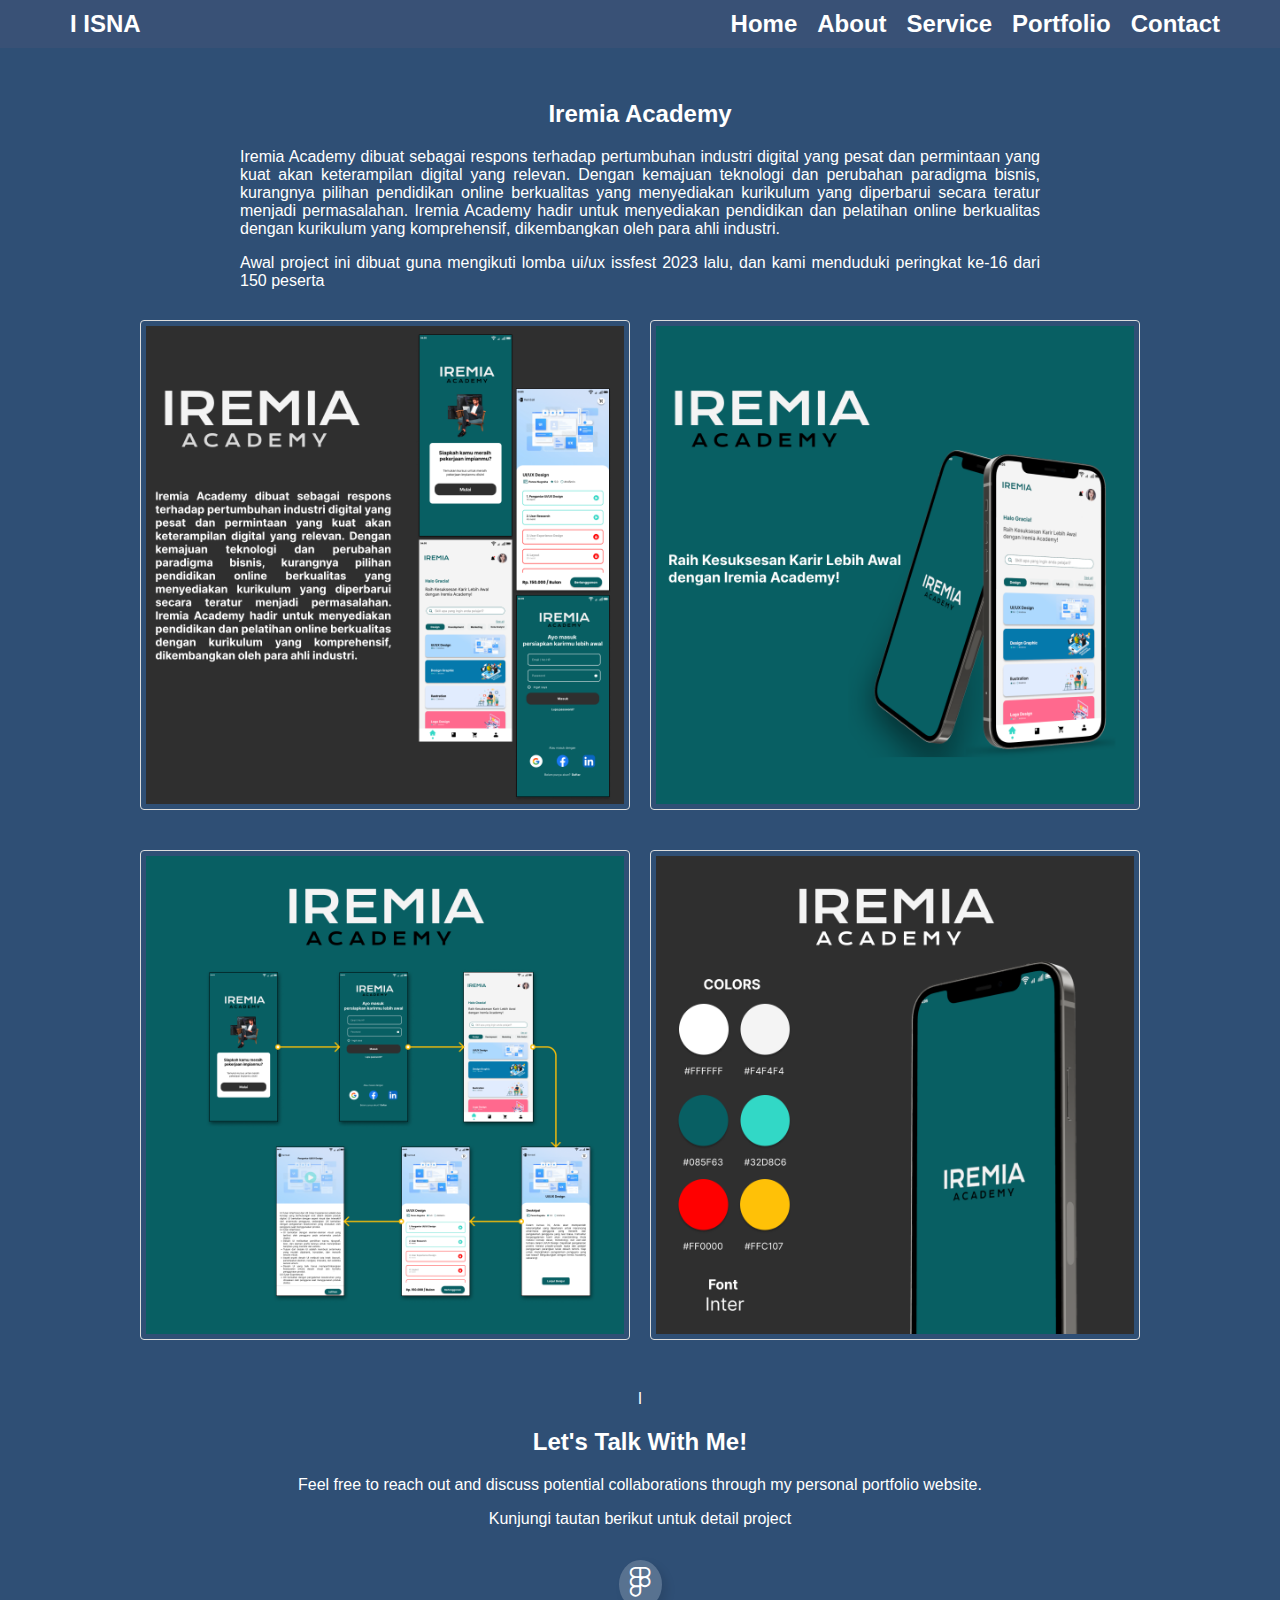
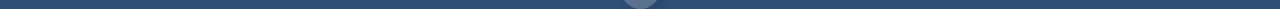
==== detail_proyek_1.html @ ff191fa1 "Add files via upload" ====
<!DOCTYPE html>
<html lang="en">

<head>
    <meta charset="UTF-8">
    <meta name="viewport" content="width=device-width, initial-scale=1.0">
    <title>Detail Proyek 1</title>
    <link rel="stylesheet" href="style.css"> <!-- Menyambungkan file CSS -->
    <link rel="stylesheet" href="https://cdnjs.cloudflare.com/ajax/libs/font-awesome/5.15.4/css/all.min.css">
    <!-- Menyambungkan Font Awesome -->


</head>

<body>
<nav>
    <div class="nav__bar">
        <a href="#"><span class="logo nav__logo">I</span> ISNA</a>
        <div class="nav__menu__btn" id="menu-btn">
            <i class="ri-menu-3-line"></i>
        </div>
        <ul class="nav__links" id="nav-links">
            <li><a href="index.html#home">Home</a></li>
            <li><a href="index.html#about">About</a></li>
            <li><a href="index.html#service">Service</a></li>
            <li><a href="index.html#portfolio">Portfolio</a></li>
            <li><a href="index.html#contact" class="btn">Contact</a></li>
        </ul>
    </div>
</nav>

    <div class="container">
        <h2>Iremia Academy</h2>
        <div class="description">
            <p>
                Iremia Academy dibuat sebagai respons terhadap pertumbuhan industri digital yang pesat dan permintaan
                yang kuat akan
                keterampilan digital yang relevan. Dengan kemajuan teknologi dan perubahan paradigma bisnis, kurangnya
                pilihan
                pendidikan online berkualitas yang menyediakan kurikulum yang diperbarui secara teratur menjadi
                permasalahan. Iremia
                Academy hadir untuk menyediakan pendidikan dan pelatihan online berkualitas dengan kurikulum yang
                komprehensif,
                dikembangkan oleh para ahli industri.
            </p>
            <p>
                Awal project ini dibuat guna mengikuti lomba ui/ux issfest 2023 lalu, dan kami menduduki peringkat ke-16
                dari 150 peserta
            </p>
        </div>
        <div class="image-container">
            <img id="img1" src="assets/ui1.png" alt="portfolio" />
            <img id="img2" src="assets/ui2.png" alt="portfolio" />
            <img id="img3" src="assets/ui3.png" alt="portfolio" />
            <img id="img4" src="assets/ui4.png" alt="portfolio" />
        </div>
    </div>
    <!-- Contact Section -->
    <section class="section__container contact__container" id="contact">
        <div class="logo">I</div>
        <h2 class="section__header">Let's Talk With Me!</h2>
        <p class="section__description">
            Feel free to reach out and discuss potential collaborations through my personal portfolio website.
        </p>
        <p class="section__description-small">
            Kunjungi tautan berikut untuk detail project
        </p>
        <div class="contact__socials">
            <a
                href="https://www.figma.com/design/XyN2oaRsvvx7KpUAc7XJdL/ISFEST-UI-IREMIA?node-id=1%3A818&t=wHnMdOZbyL3BbvXo-1">
                <i class="fab fa-figma"></i> <!-- Menggunakan ikon Figma dari Font Awesome -->
            </a>
        </div>
    </section>

</body>

</html>
---- style.css ----
/* Import Google Font Montserrat */
@import url("https://fonts.googleapis.com/css2?family=Montserrat:wght@400;500;600;700&display=swap");

/* Global Styles */
body {
    font-family: 'Montserrat', sans-serif;
    background-color: #2f4f75;
    background-image: url('path/to/your/background.jpg');
    /* Ganti dengan path yang sesuai */
    background-size: cover;
    background-position: center;
    margin: 0;
    padding: 0;
    color: white;
    /* Set font color to white */
}

.container {
    max-width: 1000px;
    margin: 0 auto;
    padding: 20px;
    text-align: center;
}

h2 {
    margin-top: 20px;
}

.image-container {
    display: grid;
    grid-template-columns: 1fr 1fr;
    gap: 20px;
    margin: 20px auto;
    position: relative;
    justify-content: center;
}

.image-container img {
    width: 100%;
    height: auto;
    display: block;
    border: 1px solid #ddd;
    border-radius: 4px;
    padding: 5px;
    box-sizing: border-box;
}

.description {
    text-align: justify;
    margin: 10px auto;
    max-width: 800px;
}

/* Figma logo styles */
footer {
    position: fixed;
    bottom: 0;
    left: 50%;
    transform: translateX(-50%);
    text-align: center;
    padding: 10px 0;
    width: 100%;
    background-color: rgba(0, 0, 0, 0.5);
    /* Optional: Adds a semi-transparent background */
}

footer a {
    color: white;
    /* Set icon color to white */
    font-size: 2rem;
    /* Adjust size as needed */
    text-decoration: none;
}

footer a:hover {
    color: #0acf83;
    /* Figma green color on hover */
}

/* Figma logo styles */
.logo-figma {
    font-size: 2rem;
    /* Set font size to desired size */
    color: white;
    /* Set icon color to white */
}

.contact__container {
    text-align: center;
}

.contact__container .logo {
    margin-bottom: 1rem;
}

.contact__socials {
    margin-top: 2rem;
    display: flex;
    align-items: center;
    justify-content: center;
    gap: 1rem;
    flex-wrap: wrap;
}

.contact__socials a {
    padding: 7px 10px;
    font-size: 1.5rem;
    color: var(--white);
    background: rgba(255, 255, 255, 0.2);
    border-radius: 100%;
    box-shadow: 5px 5px 10px rgba(0, 0, 0, 0.1);
    transition: 0.3s;
}

.contact__socials a:hover {
    background: var(--gradient-2);
    box-shadow: 5px 5px 10px rgba(0, 0, 0, 0.2);
}

/* CSS tambahan untuk memberi jarak pada ikon Figma */
.contact__socials .fab.fa-figma {
    margin-bottom: 5px;
    /* Atur jarak ke bawah sesuai kebutuhan */
    font-size: 30px;
    /* Atur ukuran ikon Figma */
}

/* CSS tambahan untuk mengatur posisi dan margin elemen nav__bar */
.nav__bar {
    display: flex;
    align-items: center;
    padding: 10px 50px;
    /* Atur padding atas, bawah, kanan, kiri */
    color: #fff;
    position: fixed;
    /* Atur posisi tetap */
    top: 0;
    left: 0;
    right: 0;
    z-index: 1000;
    /* Pastikan nav bar selalu di atas */
}

.nav__bar a {
    text-decoration: none;
    color: inherit;
    font-size: 24px;
    font-weight: bold;
}

.nav__logo {
    margin-right: 10px;
    /* Atur jarak kanan logo */
    margin-left: 20px;
    /* Atur jarak kiri logo */
}

/* CSS tambahan untuk memberi jarak pada ikon Figma */
.contact__socials .fab.fa-figma {
    margin-bottom: 5px;
    /* Atur jarak ke bawah sesuai kebutuhan */
    font-size: 30px;
    /* Atur ukuran ikon Figma */
}

/* CSS tambahan untuk mengatur posisi dan margin elemen nav__bar */
.nav__bar {
    display: flex;
    align-items: center;
    padding: 10px 50px;
    /* Atur padding atas, bawah, kanan, kiri */
    color: #fff;
    position: fixed;
    /* Atur posisi tetap */
    top: 0;
    left: 0;
    right: 0;
    z-index: 1000;
    /* Pastikan nav bar selalu di atas */
}

.nav__bar a {
    text-decoration: none;
    color: inherit;
    font-size: 24px;
    font-weight: bold;
}

.nav__logo {
    margin-right: 10px;
    /* Atur jarak kanan logo */
    margin-left: 20px;
    /* Atur jarak kiri logo */
}

/* CSS untuk menampilkan gambar satu per satu ke bawah */
.image-container img {
    display: block;
    margin: 10px auto;
    /* Atur jarak antara gambar dan posisikan di tengah */
    width: 100%;
    max-width: 1800px;
    /* Atur lebar maksimum gambar */
    height: auto;
    /* Atur tinggi gambar otomatis untuk mempertahankan rasio aspek */

}

.container {
    margin-top: 60px;
    /* Tambahkan margin atas untuk menghindari nav bar */
    padding: 20px;
}

/* CSS tambahan untuk memberi jarak pada ikon Figma */
.contact__socials .fab.fa-figma {
    margin-bottom: 5px;
    /* Atur jarak ke bawah sesuai kebutuhan */
    font-size: 30px;
    /* Atur ukuran ikon Figma */
}

/* CSS tambahan untuk mengatur posisi dan margin elemen nav__bar */
.nav__bar {
    display: flex;
    align-items: center;
    padding: 10px 50px;
    /* Atur padding atas, bawah, kanan, kiri */
    color: #fff;
    position: fixed;
    /* Atur posisi tetap */
    top: 0;
    left: 0;
    right: 0;
    z-index: 1000;
    /* Pastikan nav bar selalu di atas */
}

.nav__bar a {
    text-decoration: none;
    color: inherit;
    font-size: 24px;
    font-weight: bold;
}

.nav__logo {
    margin-right: 10px;
    /* Atur jarak kanan logo */
    margin-left: 20px;
    /* Atur jarak kiri logo */
}

body {
    background-color: #395176,#90b1cf;
    /* Memberikan warna latar belakang gelap untuk kontras */
    color: #fff;
    /* Warna font putih */
    font-family: Arial, sans-serif;
    margin: 0;
    padding: 0;
}

.description-container {
    max-width: 800px;
    margin: 20px auto;
    padding: 20px;
    background-color: #395176,
        #90b1cf;
    /* Memberikan sedikit warna latar belakang pada container */
    border-radius: 8px;
    line-height: 1.6;
}

.description-container h2 {
    text-align: center;
    color: #ffcc00;
    /* Warna judul berbeda untuk penekanan */
}

.description-container h3 {
    margin-top: 30px;
    color: #ffcc00;
    /* Warna subjudul berbeda untuk penekanan */
}

.description-container p {
    margin-bottom: 15px;
    text-align: justify;
    /* Teks rata kanan-kiri */
}

.description-container ul {
    margin-left: 20px;
    text-align: justify;
    /* Teks rata kanan-kiri untuk daftar */
}

.description-container ul li {
    margin-bottom: 10px;
}

/* CSS tambahan untuk mengatur posisi dan margin elemen nav__bar */
.nav__bar {
    display: flex;
    align-items: center;
    justify-content: space-between;
    /* Spasi antara logo dan menu */
    padding: 10px 50px;
    /* Atur padding atas, bawah, kanan, kiri */
    color: #fff;
    position: fixed;
    /* Atur posisi tetap */
    top: 0;
    left: 0;
    right: 0;
    z-index: 1000;
    /* Pastikan nav bar selalu di atas */
    background-color: #395176;

    /* Tambahkan warna background */
}

.nav__logo {
    margin-right: auto;
    /* Atur jarak kanan logo */
}

.nav__menu__btn {
    display: none;
    /* Sembunyikan menu button secara default */
}

.nav__links {
    list-style-type: none;
    margin: 0;
    padding: 0;
    display: flex;
    align-items: center;
    text-align: center;
}

.nav__links li {
    margin: 0 10px;
    /* Atur jarak antara link */
}

.nav__links li a {
    text-decoration: none;
    color: white;
    font-weight: bold;
}

/* Responsive layout for smaller screens */
@media (max-width: 768px) {
    .nav__menu__btn {
        display: block;
        /* Tampilkan menu button di layar kecil */
    }

    .nav__links {
        display: none;
        /* Sembunyikan links di layar kecil */
        flex-direction: column;
        width: 100%;
    }

    .nav__links li {
        margin: 10px 0;
        /* Atur jarak antara link vertikal */
    }

    .nav__links.active {
        display: flex;
        /* Tampilkan links saat menu button diklik */
    }
}
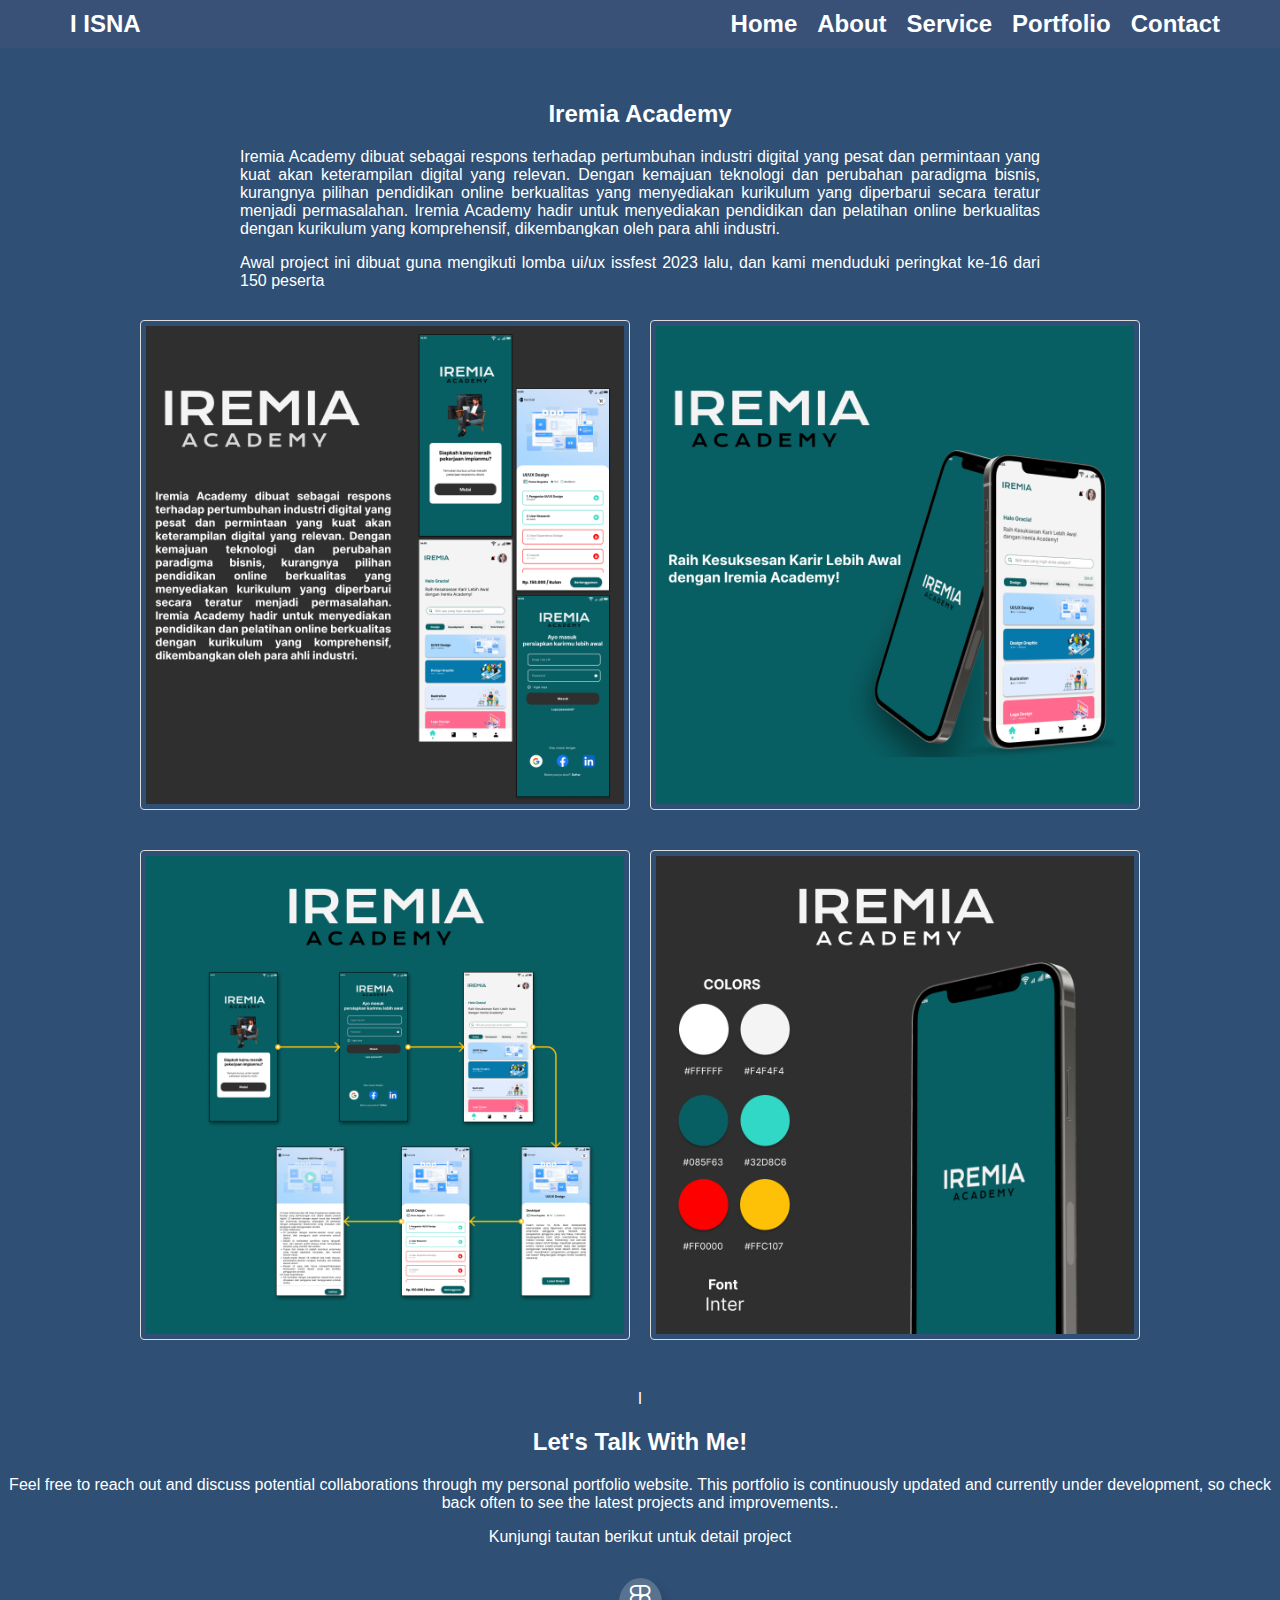
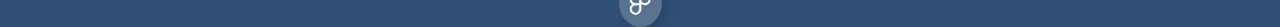
==== commit a8212f87: "Add files via upload" ====
--- a/detail_proyek_1.html
+++ b/detail_proyek_1.html
@@ -60,7 +60,9 @@
         <div class="logo">I</div>
         <h2 class="section__header">Let's Talk With Me!</h2>
         <p class="section__description">
-            Feel free to reach out and discuss potential collaborations through my personal portfolio website.
+            Feel free to reach out and discuss potential collaborations through my personal portfolio website. This portfolio is
+            continuously updated and currently under development, so check back often to see the latest projects and
+            improvements..
         </p>
         <p class="section__description-small">
             Kunjungi tautan berikut untuk detail project
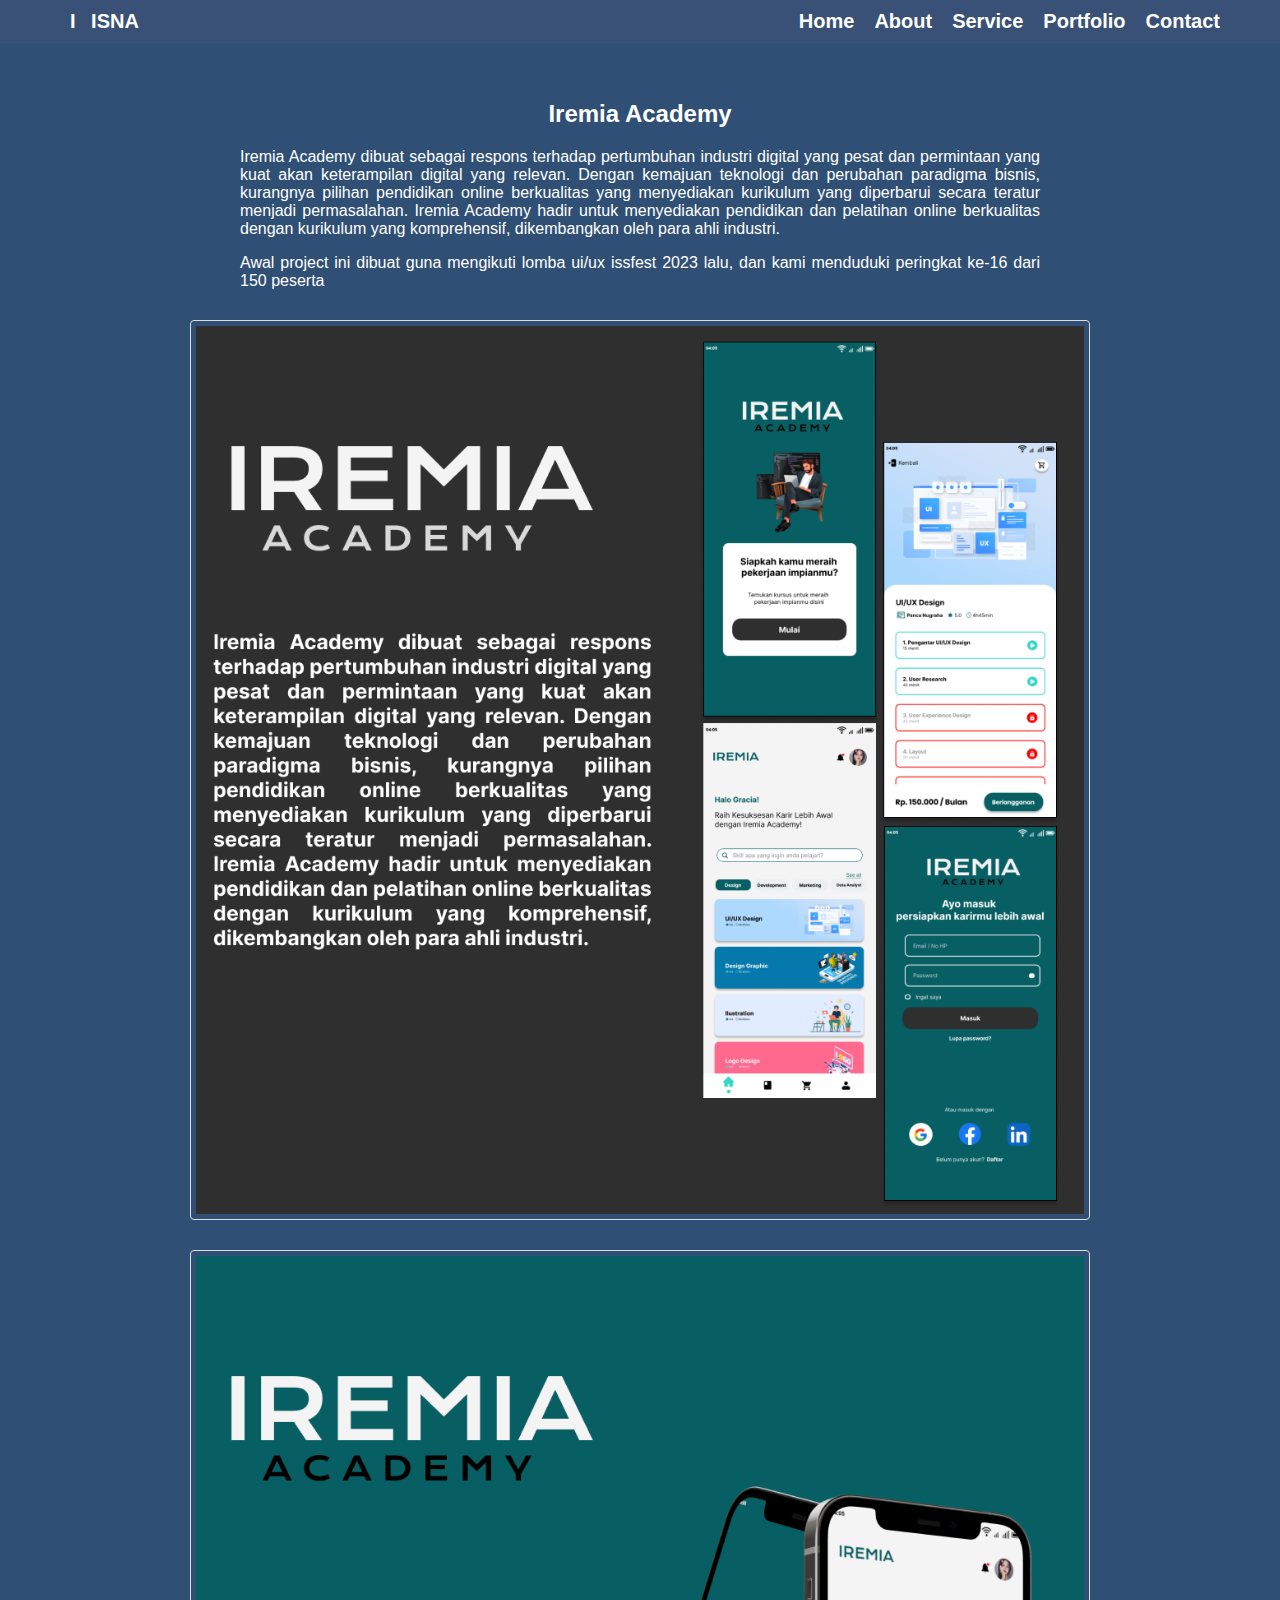
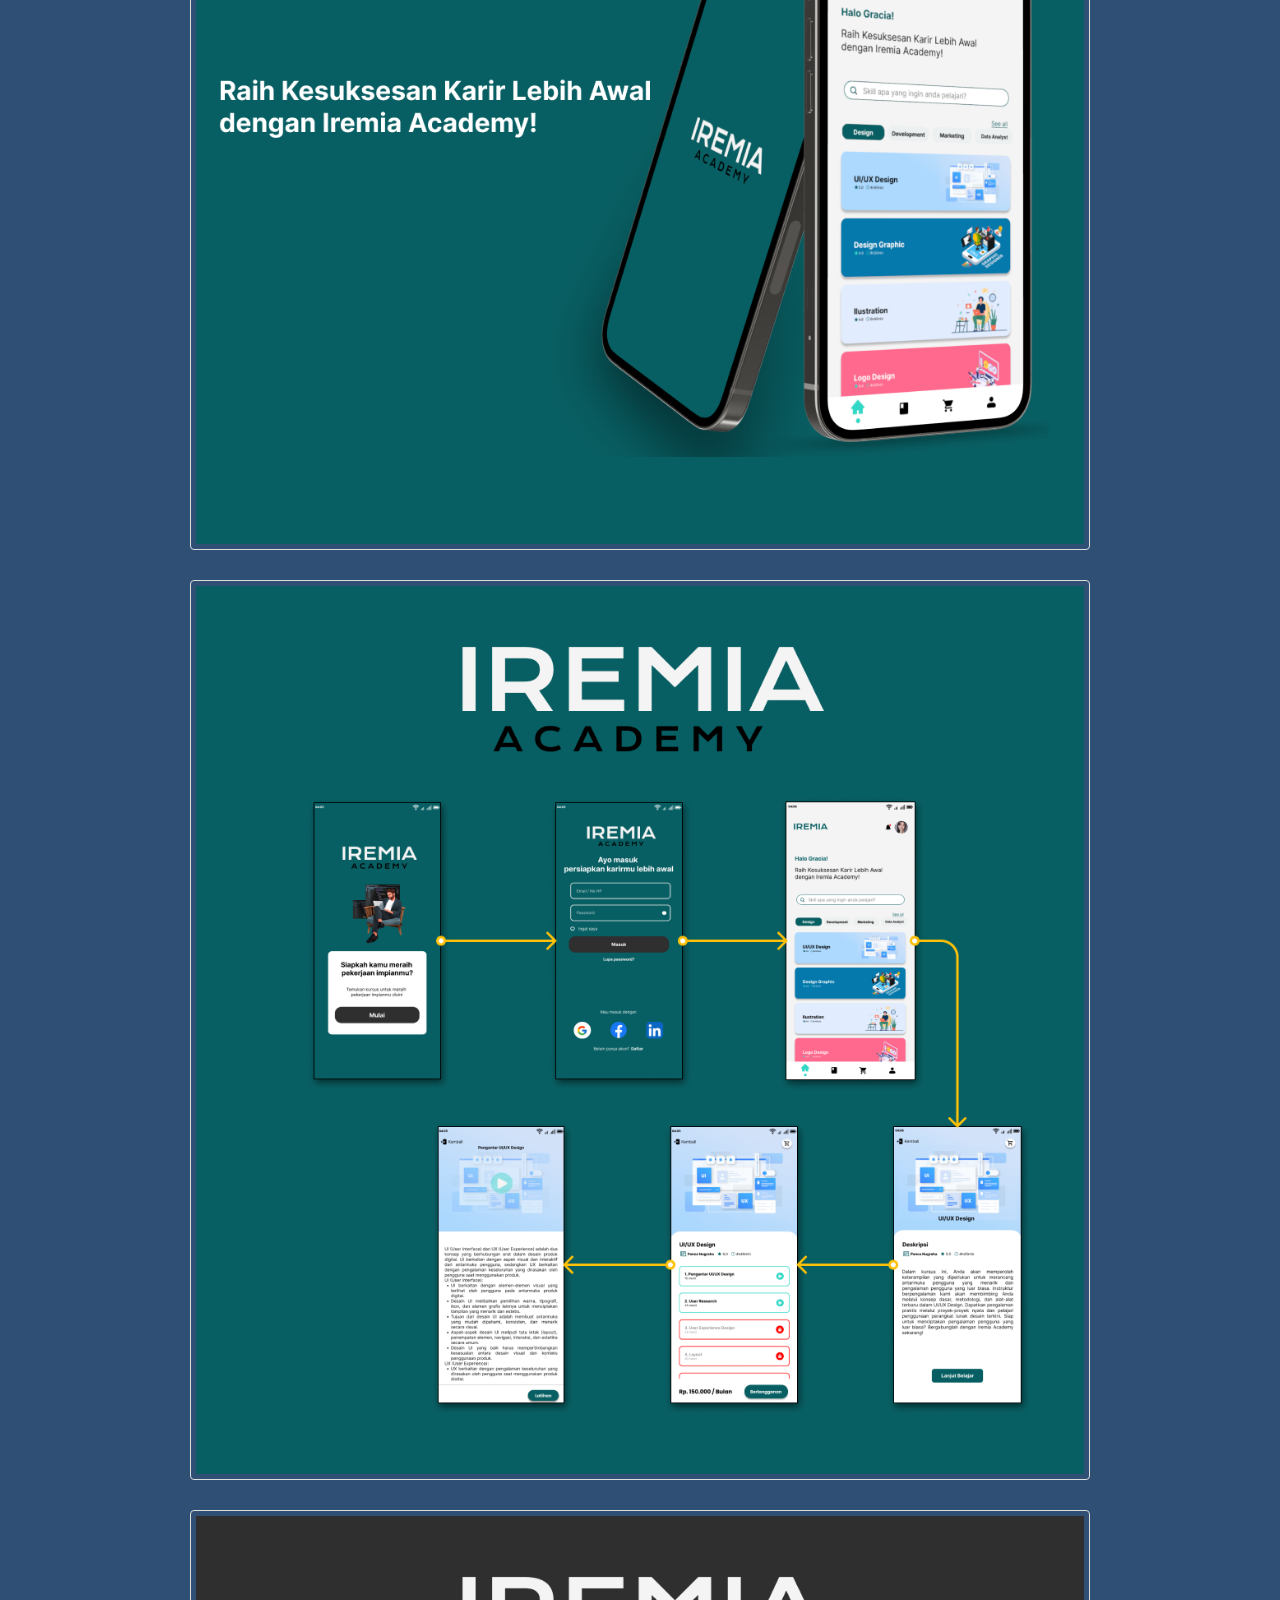
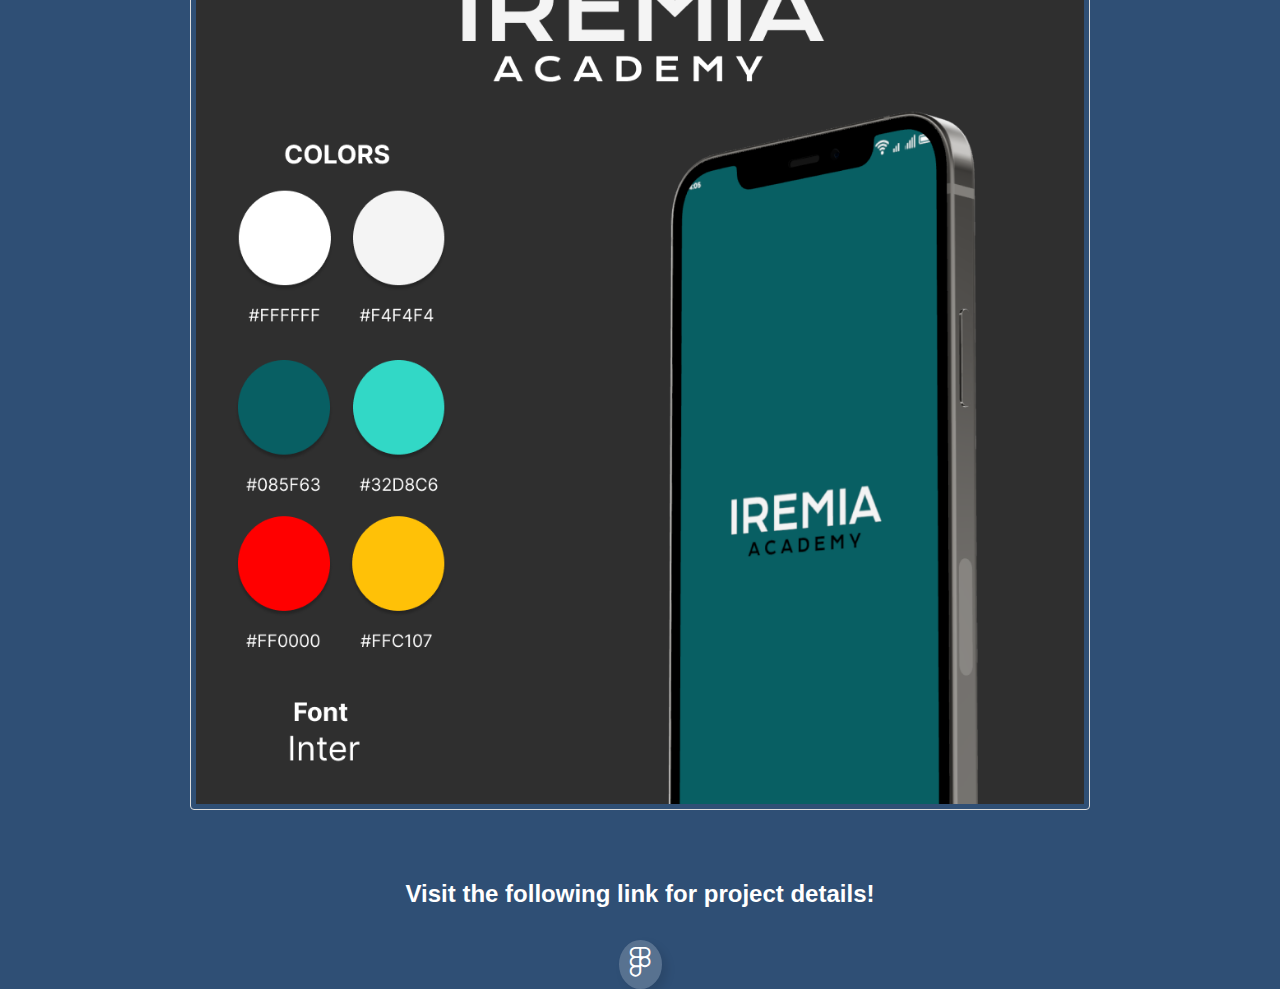
==== commit c7a48c3f: "Add files via upload" ====
--- a/detail_proyek_1.html
+++ b/detail_proyek_1.html
@@ -57,16 +57,7 @@
     </div>
     <!-- Contact Section -->
     <section class="section__container contact__container" id="contact">
-        <div class="logo">I</div>
-        <h2 class="section__header">Let's Talk With Me!</h2>
-        <p class="section__description">
-            Feel free to reach out and discuss potential collaborations through my personal portfolio website. This portfolio is
-            continuously updated and currently under development, so check back often to see the latest projects and
-            improvements..
-        </p>
-        <p class="section__description-small">
-            Kunjungi tautan berikut untuk detail project
-        </p>
+        <h2 class="section__header">Visit the following link for project details!</h2>
         <div class="contact__socials">
             <a
                 href="https://www.figma.com/design/XyN2oaRsvvx7KpUAc7XJdL/ISFEST-UI-IREMIA?node-id=1%3A818&t=wHnMdOZbyL3BbvXo-1">
--- a/style.css
+++ b/style.css
@@ -251,7 +251,7 @@
 }
 
 body {
-    background-color: #395176,#90b1cf;
+    background-color: #395176, #90b1cf;
     /* Memberikan warna latar belakang gelap untuk kontras */
     color: #fff;
     /* Warna font putih */
@@ -373,4 +373,73 @@
         display: flex;
         /* Tampilkan links saat menu button diklik */
     }
-}+}
+
+
+
+/* CSS tambahan untuk memberi jarak pada ikon Figma */
+.contact__socials .fab.fa-figma {
+    margin-bottom: 5px;
+    /* Atur jarak ke bawah sesuai kebutuhan */
+    font-size: 30px;
+    /* Atur ukuran ikon Figma */
+}
+
+/* CSS tambahan untuk mengatur posisi dan margin elemen nav__bar */
+.nav__bar {
+    display: flex;
+    align-items: center;
+    padding: 10px 50px;
+    /* Atur padding atas, bawah, kanan, kiri */
+    color: #fff;
+    position: fixed;
+    /* Atur posisi tetap */
+    top: 0;
+    left: 0;
+    right: 0;
+    z-index: 1000;
+    /* Pastikan nav bar selalu di atas */
+}
+
+.nav__bar a {
+    text-decoration: none;
+    color: inherit;
+    font-size: 20px;
+    /* Updated font size */
+    font-weight: bold;
+}
+
+
+.nav__logo {
+    margin-right: 10px;
+    /* Atur jarak kanan logo */
+    margin-left: 20px;
+    /* Atur jarak kiri logo */
+}
+
+/* CSS untuk menampilkan gambar satu per satu ke bawah dalam grid */
+.image-container {
+    display: grid;
+    grid-template-columns: 1fr;
+    gap: 10px;
+    /* Atur jarak antara gambar */
+    justify-items: center;
+    /* Posisikan gambar di tengah */
+}
+
+.image-container img {
+    width: 100%;
+    max-width: 900px;
+    /* Atur lebar maksimum gambar */
+    height: auto;
+    /* Atur tinggi gambar otomatis untuk mempertahankan rasio aspek */
+    object-fit: contain;
+    /* Gambar akan diperkecil agar sesuai dengan ukuran kontainer, menjaga rasio aspek */
+}
+
+.container {
+    margin-top: 60px;
+    /* Tambahkan margin atas untuk menghindari nav bar */
+    padding: 20px;
+}
+
